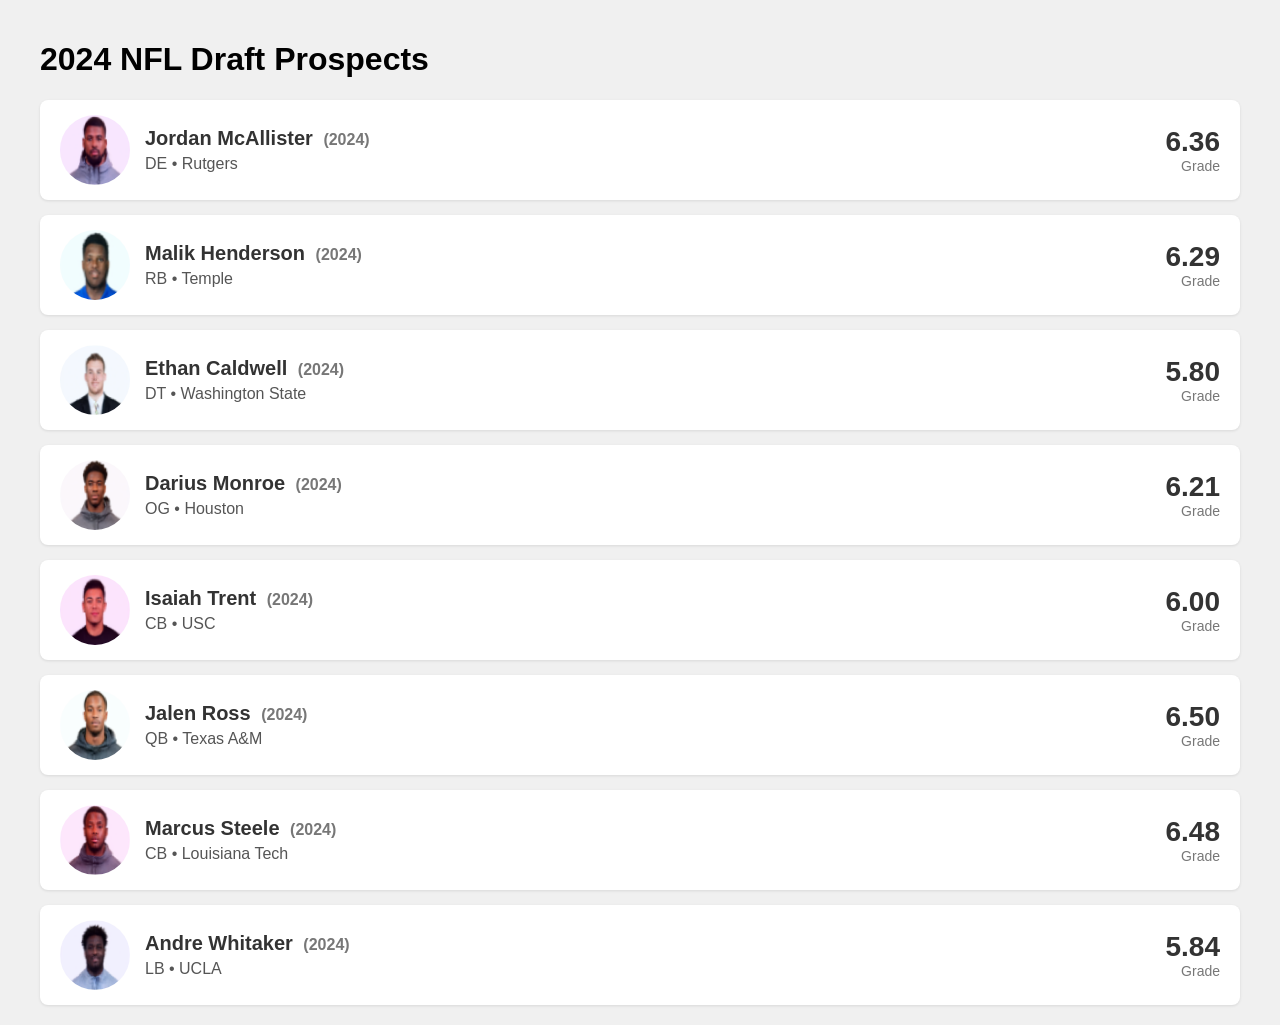
==== index.html @ 1e5b172a "Index" ====
<!DOCTYPE html>
<html lang="en">
<head>
    <meta charset="UTF-8">
    <meta name="viewport" content="width=device-width, initial-scale=1.0">
    <title>Prospect List</title>
    <style>
        body {
            font-family: Arial, sans-serif;
            max-width: 1200px;
            margin: 0 auto;
            padding: 20px;
            background-color: #f0f0f0;
        }
        .prospect-container {
            display: flex;
            flex-direction: column;
            gap: 15px;
            margin-top: 20px;
        }
        .prospect-card {
            display: flex;
            align-items: center;
            background-color: white;
            border-radius: 8px;
            padding: 15px 20px;
            box-shadow: 0 1px 3px rgba(0,0,0,0.1);
            text-decoration: none;
            color: inherit;
        }
        .player-image {
            width: 70px;
            height: 70px;
            border-radius: 50%;
            overflow: hidden;
            margin-right: 15px;
        }
        .player-image img {
            width: 100%;
            height: 100%;
            object-fit: cover;
        }
        .player-info {
            flex-grow: 1;
        }
        .player-name {
            font-size: 20px;
            font-weight: bold;
            margin: 0 0 5px 0;
            color: #333;
        }
        .player-year {
            color: #777;
            font-size: 16px;
            display: inline;
            margin-left: 5px;
        }
        .player-details {
            font-size: 16px;
            color: #555;
            margin: 5px 0 0 0;
        }
        .grade-container {
            text-align: right;
            min-width: 80px;
        }
        .grade-value {
            font-size: 28px;
            font-weight: bold;
            margin: 0;
            color: #333;
        }
        .grade-label {
            color: #777;
            font-size: 14px;
            margin: 0;
        }
    </style>
</head>
<body>
    <h1>2024 NFL Draft Prospects</h1>
    
    <div class="prospect-container">
        <!-- Jordan McAllister -->
        <a href="ProspectWebs/jordanmcallister.html" class="prospect-card">
            <div class="player-image">
                <img src="Headshots/Jordan_McAllister.png" alt="Jordan McAllister">
            </div>
            <div class="player-info">
                <h2 class="player-name">Jordan McAllister <span class="player-year">(2024)</span></h2>
                <p class="player-details">DE • Rutgers</p>
            </div>
            <div class="grade-container">
                <p class="grade-value">6.36</p>
                <p class="grade-label">Grade</p>
            </div>
        </a>

        <!-- Malik Henderson -->
        <a href="ProspectWebs/malikhenderson.html" class="prospect-card">
            <div class="player-image">
                <img src="Headshots/Malik_Henderson.png" alt="Malik Henderson">
            </div>
            <div class="player-info">
                <h2 class="player-name">Malik Henderson <span class="player-year">(2024)</span></h2>
                <p class="player-details">RB • Temple</p>
            </div>
            <div class="grade-container">
                <p class="grade-value">6.29</p>
                <p class="grade-label">Grade</p>
            </div>
        </a>

        <!-- Ethan Caldwell -->
        <a href="ProspectWebs/ethancaldwell.html" class="prospect-card">
            <div class="player-image">
                <img src="Headshots/Ethan_Caldwell.png" alt="Ethan Caldwell">
            </div>
            <div class="player-info">
                <h2 class="player-name">Ethan Caldwell <span class="player-year">(2024)</span></h2>
                <p class="player-details">DT • Washington State</p>
            </div>
            <div class="grade-container">
                <p class="grade-value">5.80</p>
                <p class="grade-label">Grade</p>
            </div>
        </a>

        <!-- Darius Monroe -->
        <a href="ProspectWebs/dariusmonroe.html" class="prospect-card">
            <div class="player-image">
                <img src="Headshots/Darius_Monroe.png" alt="Darius Monroe">
            </div>
            <div class="player-info">
                <h2 class="player-name">Darius Monroe <span class="player-year">(2024)</span></h2>
                <p class="player-details">OG • Houston</p>
            </div>
            <div class="grade-container">
                <p class="grade-value">6.21</p>
                <p class="grade-label">Grade</p>
            </div>
        </a>

        <!-- Isaiah Trent -->
        <a href="ProspectWebs/isaiahtrent.html" class="prospect-card">
            <div class="player-image">
                <img src="Headshots/Isaiah_Trent.png" alt="Isaiah Trent">
            </div>
            <div class="player-info">
                <h2 class="player-name">Isaiah Trent <span class="player-year">(2024)</span></h2>
                <p class="player-details">CB • USC</p>
            </div>
            <div class="grade-container">
                <p class="grade-value">6.00</p>
                <p class="grade-label">Grade</p>
            </div>
        </a>

        <!-- Jalen Ross -->
        <a href="ProspectWebs/jalenross.html" class="prospect-card">
            <div class="player-image">
                <img src="Headshots/Jalen_Ross.png" alt="Jalen Ross">
            </div>
            <div class="player-info">
                <h2 class="player-name">Jalen Ross <span class="player-year">(2024)</span></h2>
                <p class="player-details">QB • Texas A&M</p>
            </div>
            <div class="grade-container">
                <p class="grade-value">6.50</p>
                <p class="grade-label">Grade</p>
            </div>
        </a>

        <!-- Marcus Steele -->
        <a href="ProspectWebs/marcussteele.html" class="prospect-card">
            <div class="player-image">
                <img src="Headshots/Marcus_Steele.png" alt="Marcus Steele">
            </div>
            <div class="player-info">
                <h2 class="player-name">Marcus Steele <span class="player-year">(2024)</span></h2>
                <p class="player-details">CB • Louisiana Tech</p>
            </div>
            <div class="grade-container">
                <p class="grade-value">6.48</p>
                <p class="grade-label">Grade</p>
            </div>
        </a>

        <!-- Andre Whitaker -->
        <a href="ProspectWebs/andrewhitaker.html" class="prospect-card">
            <div class="player-image">
                <img src="Headshots/Andre_Whitaker.png" alt="Andre Whitaker">
            </div>
            <div class="player-info">
                <h2 class="player-name">Andre Whitaker <span class="player-year">(2024)</span></h2>
                <p class="player-details">LB • UCLA</p>
            </div>
            <div class="grade-container">
                <p class="grade-value">5.84</p>
                <p class="grade-label">Grade</p>
            </div>
        </a>
    </div>
</body>
</html>
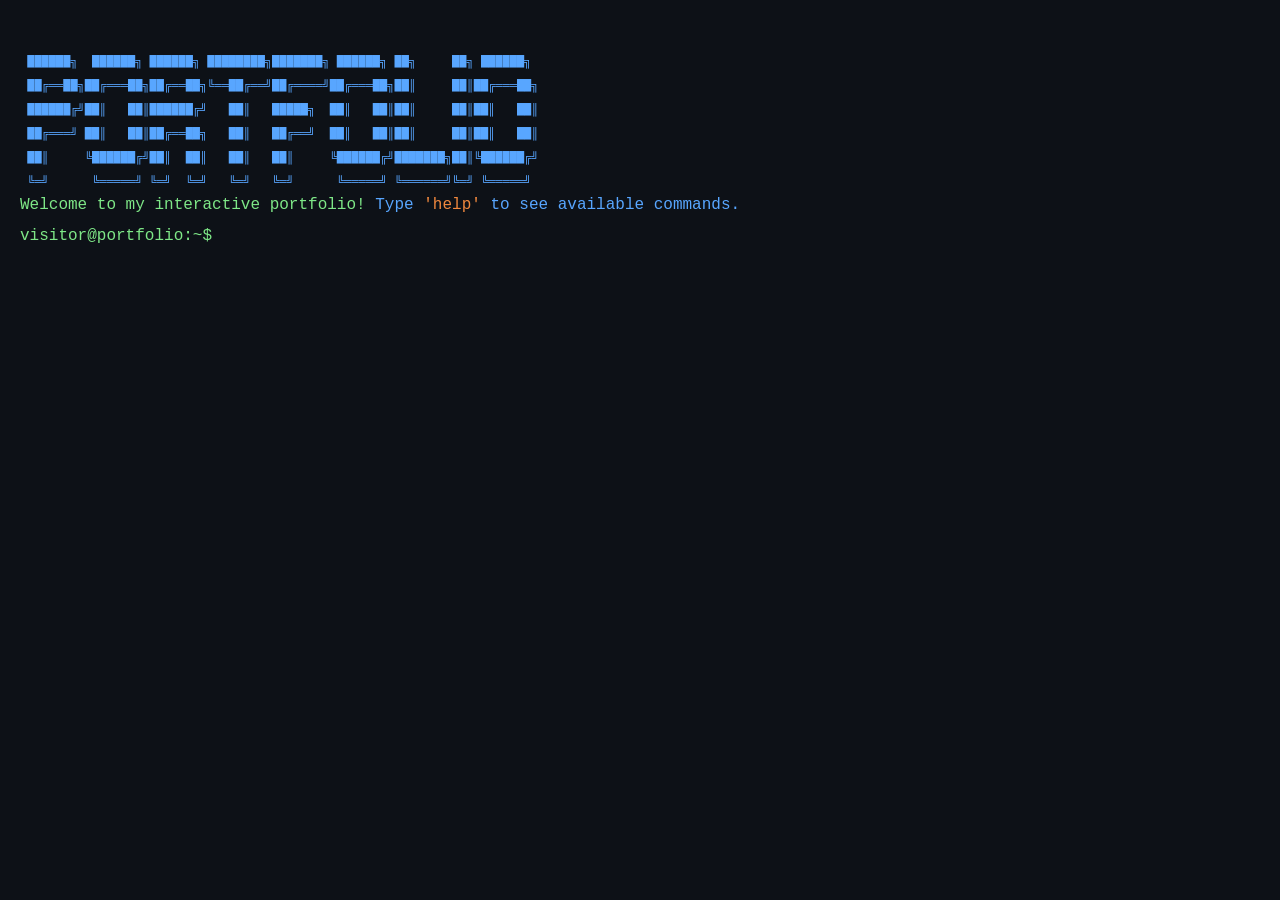
==== commit 7876421d: "Base portfolio" ====
--- a/index.html
+++ b/index.html
@@ -3,203 +3,17 @@
 <head>
     <meta charset="UTF-8">
     <meta name="viewport" content="width=device-width, initial-scale=1.0">
-    <title>Prospect List</title>
-    <style>
-        body {
-            font-family: Arial, sans-serif;
-            max-width: 1200px;
-            margin: 0 auto;
-            padding: 20px;
-            background-color: #f0f0f0;
-        }
-        .prospect-container {
-            display: flex;
-            flex-direction: column;
-            gap: 15px;
-            margin-top: 20px;
-        }
-        .prospect-card {
-            display: flex;
-            align-items: center;
-            background-color: white;
-            border-radius: 8px;
-            padding: 15px 20px;
-            box-shadow: 0 1px 3px rgba(0,0,0,0.1);
-            text-decoration: none;
-            color: inherit;
-        }
-        .player-image {
-            width: 70px;
-            height: 70px;
-            border-radius: 50%;
-            overflow: hidden;
-            margin-right: 15px;
-        }
-        .player-image img {
-            width: 100%;
-            height: 100%;
-            object-fit: cover;
-        }
-        .player-info {
-            flex-grow: 1;
-        }
-        .player-name {
-            font-size: 20px;
-            font-weight: bold;
-            margin: 0 0 5px 0;
-            color: #333;
-        }
-        .player-year {
-            color: #777;
-            font-size: 16px;
-            display: inline;
-            margin-left: 5px;
-        }
-        .player-details {
-            font-size: 16px;
-            color: #555;
-            margin: 5px 0 0 0;
-        }
-        .grade-container {
-            text-align: right;
-            min-width: 80px;
-        }
-        .grade-value {
-            font-size: 28px;
-            font-weight: bold;
-            margin: 0;
-            color: #333;
-        }
-        .grade-label {
-            color: #777;
-            font-size: 14px;
-            margin: 0;
-        }
-    </style>
+    <title>Your Name - Terminal Portfolio</title>
+    <link rel="stylesheet" href="style.css">
 </head>
 <body>
-    <h1>2024 NFL Draft Prospects</h1>
-    
-    <div class="prospect-container">
-        <!-- Jordan McAllister -->
-        <a href="ProspectWebs/jordanmcallister.html" class="prospect-card">
-            <div class="player-image">
-                <img src="Headshots/Jordan_McAllister.png" alt="Jordan McAllister">
-            </div>
-            <div class="player-info">
-                <h2 class="player-name">Jordan McAllister <span class="player-year">(2024)</span></h2>
-                <p class="player-details">DE • Rutgers</p>
-            </div>
-            <div class="grade-container">
-                <p class="grade-value">6.36</p>
-                <p class="grade-label">Grade</p>
-            </div>
-        </a>
-
-        <!-- Malik Henderson -->
-        <a href="ProspectWebs/malikhenderson.html" class="prospect-card">
-            <div class="player-image">
-                <img src="Headshots/Malik_Henderson.png" alt="Malik Henderson">
-            </div>
-            <div class="player-info">
-                <h2 class="player-name">Malik Henderson <span class="player-year">(2024)</span></h2>
-                <p class="player-details">RB • Temple</p>
-            </div>
-            <div class="grade-container">
-                <p class="grade-value">6.29</p>
-                <p class="grade-label">Grade</p>
-            </div>
-        </a>
-
-        <!-- Ethan Caldwell -->
-        <a href="ProspectWebs/ethancaldwell.html" class="prospect-card">
-            <div class="player-image">
-                <img src="Headshots/Ethan_Caldwell.png" alt="Ethan Caldwell">
-            </div>
-            <div class="player-info">
-                <h2 class="player-name">Ethan Caldwell <span class="player-year">(2024)</span></h2>
-                <p class="player-details">DT • Washington State</p>
-            </div>
-            <div class="grade-container">
-                <p class="grade-value">5.80</p>
-                <p class="grade-label">Grade</p>
-            </div>
-        </a>
-
-        <!-- Darius Monroe -->
-        <a href="ProspectWebs/dariusmonroe.html" class="prospect-card">
-            <div class="player-image">
-                <img src="Headshots/Darius_Monroe.png" alt="Darius Monroe">
-            </div>
-            <div class="player-info">
-                <h2 class="player-name">Darius Monroe <span class="player-year">(2024)</span></h2>
-                <p class="player-details">OG • Houston</p>
-            </div>
-            <div class="grade-container">
-                <p class="grade-value">6.21</p>
-                <p class="grade-label">Grade</p>
-            </div>
-        </a>
-
-        <!-- Isaiah Trent -->
-        <a href="ProspectWebs/isaiahtrent.html" class="prospect-card">
-            <div class="player-image">
-                <img src="Headshots/Isaiah_Trent.png" alt="Isaiah Trent">
-            </div>
-            <div class="player-info">
-                <h2 class="player-name">Isaiah Trent <span class="player-year">(2024)</span></h2>
-                <p class="player-details">CB • USC</p>
-            </div>
-            <div class="grade-container">
-                <p class="grade-value">6.00</p>
-                <p class="grade-label">Grade</p>
-            </div>
-        </a>
-
-        <!-- Jalen Ross -->
-        <a href="ProspectWebs/jalenross.html" class="prospect-card">
-            <div class="player-image">
-                <img src="Headshots/Jalen_Ross.png" alt="Jalen Ross">
-            </div>
-            <div class="player-info">
-                <h2 class="player-name">Jalen Ross <span class="player-year">(2024)</span></h2>
-                <p class="player-details">QB • Texas A&M</p>
-            </div>
-            <div class="grade-container">
-                <p class="grade-value">6.50</p>
-                <p class="grade-label">Grade</p>
-            </div>
-        </a>
-
-        <!-- Marcus Steele -->
-        <a href="ProspectWebs/marcussteele.html" class="prospect-card">
-            <div class="player-image">
-                <img src="Headshots/Marcus_Steele.png" alt="Marcus Steele">
-            </div>
-            <div class="player-info">
-                <h2 class="player-name">Marcus Steele <span class="player-year">(2024)</span></h2>
-                <p class="player-details">CB • Louisiana Tech</p>
-            </div>
-            <div class="grade-container">
-                <p class="grade-value">6.48</p>
-                <p class="grade-label">Grade</p>
-            </div>
-        </a>
-
-        <!-- Andre Whitaker -->
-        <a href="ProspectWebs/andrewhitaker.html" class="prospect-card">
-            <div class="player-image">
-                <img src="Headshots/Andre_Whitaker.png" alt="Andre Whitaker">
-            </div>
-            <div class="player-info">
-                <h2 class="player-name">Andre Whitaker <span class="player-year">(2024)</span></h2>
-                <p class="player-details">LB • UCLA</p>
-            </div>
-            <div class="grade-container">
-                <p class="grade-value">5.84</p>
-                <p class="grade-label">Grade</p>
-            </div>
-        </a>
+    <div id="terminal">
+        <div id="terminal-output"></div>
+        <div id="input-line">
+            <span id="prompt">visitor@portfolio:~$ </span>
+            <input type="text" id="terminal-input" autofocus autocomplete="off">
+        </div>
     </div>
+    <script src="script.js"></script>
 </body>
 </html>
--- a/style.css
+++ b/style.css
@@ -0,0 +1,100 @@
+* {
+    margin: 0;
+    padding: 0;
+    box-sizing: border-box;
+}
+
+body {
+    background-color: #0d1117;
+    font-family: 'Courier New', monospace;
+    color: #58a6ff;
+    height: 100vh;
+    overflow: hidden;
+}
+
+#terminal {
+    width: 100%;
+    height: 100vh;
+    padding: 20px;
+    overflow-y: auto;
+}
+
+#terminal-output {
+    margin-bottom: 10px;
+}
+
+.output-line {
+    margin: 5px 0;
+    line-height: 1.5;
+}
+
+.command-line {
+    color: #7ee787;
+}
+
+.error {
+    color: #f85149;
+}
+
+.success {
+    color: #7ee787;
+}
+
+.info {
+    color: #58a6ff;
+}
+
+.warning {
+    color: #f0883e;
+}
+
+#input-line {
+    display: flex;
+    align-items: center;
+}
+
+#prompt {
+    color: #7ee787;
+    margin-right: 5px;
+}
+
+#terminal-input {
+    background: transparent;
+    border: none;
+    outline: none;
+    color: #c9d1d9;
+    font-family: 'Courier New', monospace;
+    font-size: 16px;
+    flex: 1;
+    caret-color: #7ee787;
+}
+
+.ascii-art {
+    color: #58a6ff;
+    white-space: pre;
+    font-size: 12px;
+    line-height: 1.2;
+}
+
+a {
+    color: #58a6ff;
+    text-decoration: none;
+}
+
+a:hover {
+    text-decoration: underline;
+}
+
+.project-item {
+    margin-left: 20px;
+    margin-top: 5px;
+}
+
+ul {
+    list-style: none;
+}
+
+li::before {
+    content: "▸ ";
+    color: #7ee787;
+}
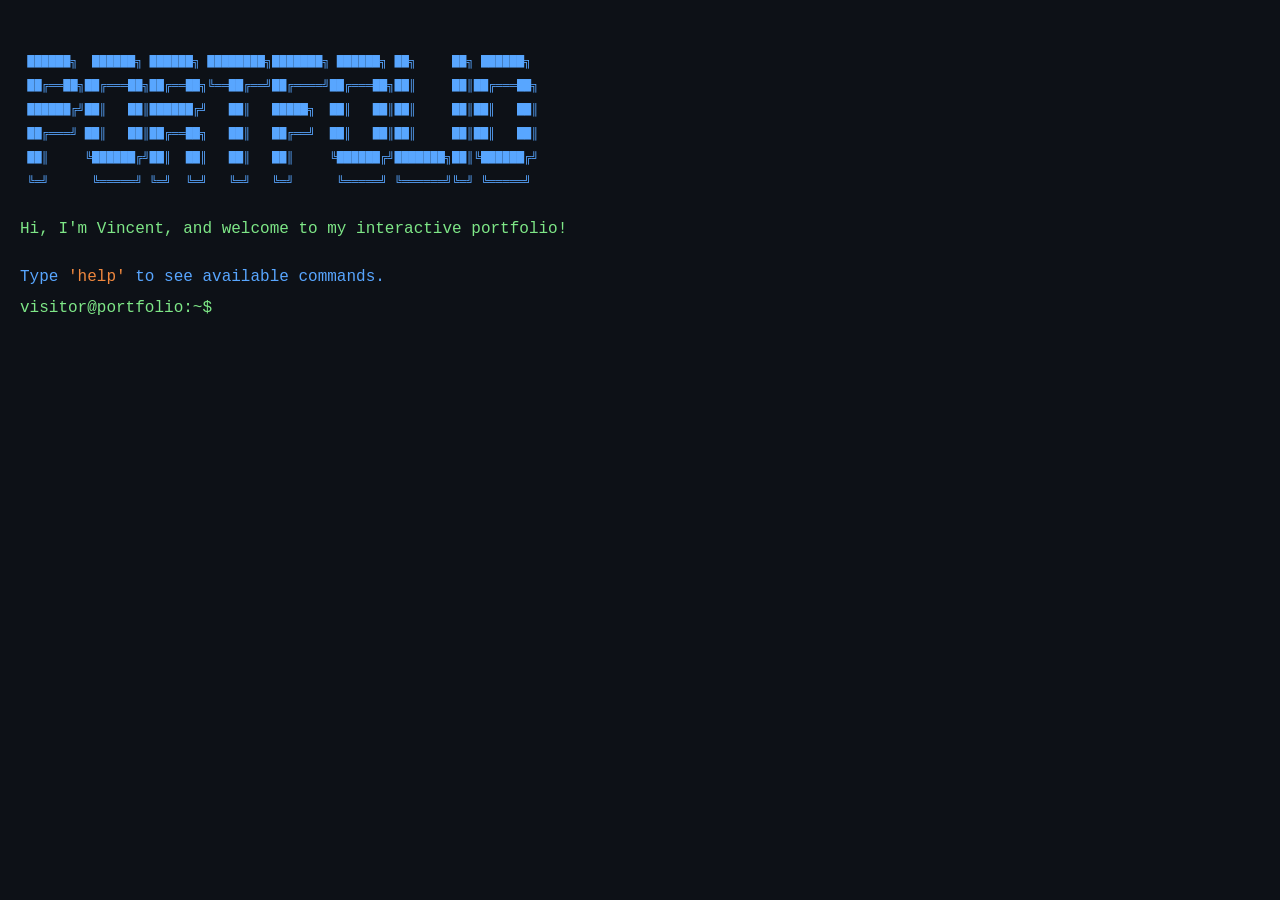
==== commit 7027ef80: "Minor Changes" ====
--- a/index.html
+++ b/index.html
@@ -3,7 +3,7 @@
 <head>
     <meta charset="UTF-8">
     <meta name="viewport" content="width=device-width, initial-scale=1.0">
-    <title>Your Name - Terminal Portfolio</title>
+    <title>Vincent Pham - Terminal Portfolio</title>
     <link rel="stylesheet" href="style.css">
 </head>
 <body>
